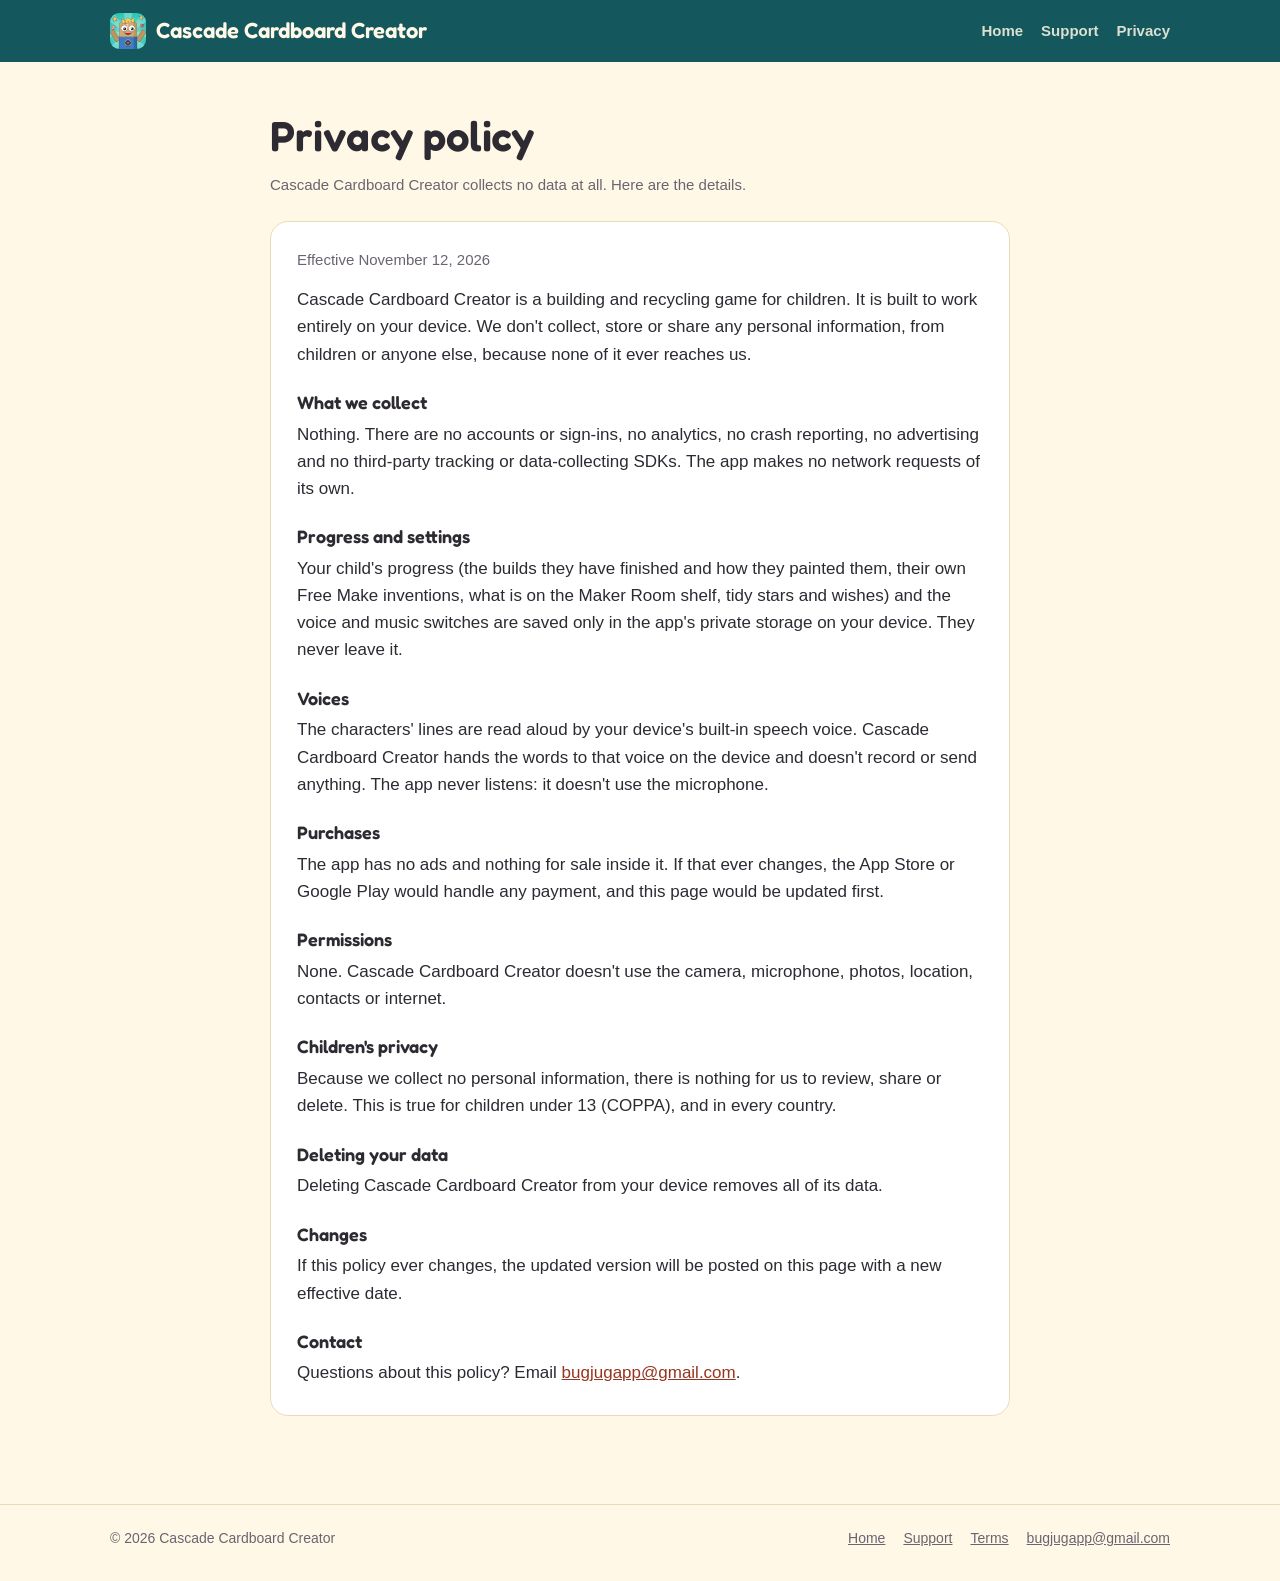
==== privacy.html @ 0d6ef7d5 "Cascade Cardboard Creator website: home page, trailer, privacy policy and support Plain static HTML " ====
<!DOCTYPE html>
<html lang="en">
<head>
  <meta charset="utf-8">
  <meta name="viewport" content="width=device-width, initial-scale=1">
  <title>Cascade Cardboard Creator Privacy Policy</title>
  <meta name="description" content="Cascade Cardboard Creator's privacy policy: no data collected, no accounts, no ads, no tracking. The app never goes online and progress stays on your device.">
  <meta name="theme-color" content="#14575c">
  <link rel="icon" href="favicon.png">
  <link rel="apple-touch-icon" href="apple-touch-icon.png">
  <link rel="stylesheet" href="style.css">
</head>
<body>
<header class="bar">
  <div class="wrap">
    <a class="brand" href="./"><img src="img/icon.png" alt="">Cascade Cardboard Creator</a>
    <nav>
      <a class="wide" href="./">Home</a>
      <a href="support.html">Support</a>
      <a href="privacy.html">Privacy</a>
    </nav>
  </div>
</header>
<main class="doc">
  <h1>Privacy policy</h1>
  <p class="meta">Cascade Cardboard Creator collects no data at all. Here are the details.</p>

  <section id="privacy">
    <p class="meta">Effective November 12, 2026</p>
    <p>Cascade Cardboard Creator is a building and recycling game for children. It is built to work
      entirely on your device. We don't collect, store or share any personal information, from
      children or anyone else, because none of it ever reaches us.</p>

    <h3>What we collect</h3>
    <p>Nothing. There are no accounts or sign-ins, no analytics, no crash reporting, no advertising
      and no third-party tracking or data-collecting SDKs. The app makes no network requests of its own.</p>

    <h3>Progress and settings</h3>
    <p>Your child's progress (the builds they have finished and how they painted them, their own
      Free Make inventions, what is on the Maker Room shelf, tidy stars and wishes) and the voice
      and music switches are saved only in the app's private storage on your device. They never
      leave it.</p>

    <h3>Voices</h3>
    <p>The characters' lines are read aloud by your device's built-in speech voice. Cascade
      Cardboard Creator hands the words to that voice on the device and doesn't record or send
      anything. The app never listens: it doesn't use the microphone.</p>

    <h3>Purchases</h3>
    <p>The app has no ads and nothing for sale inside it. If that ever changes, the App Store or
      Google Play would handle any payment, and this page would be updated first.</p>

    <h3>Permissions</h3>
    <p>None. Cascade Cardboard Creator doesn't use the camera, microphone, photos, location,
      contacts or internet.</p>

    <h3>Children's privacy</h3>
    <p>Because we collect no personal information, there is nothing for us to review, share or
      delete. This is true for children under 13 (COPPA), and in every country.</p>

    <h3>Deleting your data</h3>
    <p>Deleting Cascade Cardboard Creator from your device removes all of its data.</p>

    <h3>Changes</h3>
    <p>If this policy ever changes, the updated version will be posted on this page with a new
      effective date.</p>

    <h3>Contact</h3>
    <p>Questions about this policy? Email <a href="mailto:bugjugapp@gmail.com">bugjugapp@gmail.com</a>.</p>
  </section>
</main>
<footer>
  <div class="wrap">
    <span>© 2026 Cascade Cardboard Creator</span>
    <nav>
      <a href="./">Home</a>
      <a href="support.html">Support</a>
      <a href="support.html#terms">Terms</a>
      <a href="mailto:bugjugapp@gmail.com">bugjugapp@gmail.com</a>
    </nav>
  </div>
</footer>
</body>
</html>
---- style.css ----
/* Cascade Cardboard Creator: lake teal, kraft cardboard, paint-pot yellow and wagon red. */
@font-face {
  font-family: "Fredoka";
  src: url(fonts/Fredoka-Variable.ttf) format("truetype");
  font-weight: 300 700;
  font-display: swap;
}
:root {
  --night: #1f7f86;
  --night-deep: #14575c;
  --dusk: #2ec4b6;
  --porch: #ffc857;
  --flame: #ffd97a;
  --mud: #a8432a;
  --mud-dark: #7c2f1d;
  --kraft: #cfa772;
  --bg: #fff8e7;
  --card: #ffffff;
  --ink: #2d2a32;
  --muted: #6b6470;
  --soft: #f6e7c8;
  --line: #eadbb8;
  --link: #96351f;
}
@media (prefers-color-scheme: dark) {
  :root {
    --bg: #14201f;
    --card: #1b2b2a;
    --ink: #f3ecdc;
    --muted: #a9bab7;
    --soft: #20322f;
    --line: #2c403d;
    --link: #ffc857;
  }
}
* { box-sizing: border-box; }
html { -webkit-text-size-adjust: 100%; scroll-behavior: smooth; }
@media (prefers-reduced-motion: reduce) { html { scroll-behavior: auto; } }
body {
  margin: 0;
  background: var(--bg);
  color: var(--ink);
  font: 17px/1.6 ui-rounded, "SF Pro Rounded", -apple-system, BlinkMacSystemFont, "Segoe UI", Roboto, Helvetica, Arial, sans-serif;
}
h1, h2, h3, .brand, .kicker { font-family: "Fredoka", ui-rounded, sans-serif; }
img { max-width: 100%; display: block; }
a { color: var(--link); }
.wrap { max-width: 1100px; margin: 0 auto; padding: 0 20px; }

/* Top bar */
.bar { background: var(--night-deep); color: #fff8e7; }
.bar .wrap { display: flex; align-items: center; justify-content: space-between; gap: 12px; height: 62px; }
.brand { display: flex; align-items: center; gap: 10px; color: #fff8e7; text-decoration: none; font-weight: 600; font-size: 22px; }
.brand img { width: 36px; height: 36px; border-radius: 9px; }
.bar nav { display: flex; gap: 18px; font-size: 15px; }
.bar nav a { color: #fff8e7; opacity: .85; text-decoration: none; font-weight: 600; }
.bar nav a:hover { opacity: 1; text-decoration: underline; }

/* Hero: the sunburst from the app icon */
.hero {
  color: #fff8e7; padding: 48px 0 56px; overflow: hidden; position: relative; isolation: isolate;
  background:
    radial-gradient(520px 380px at 74% 58%, rgba(255,243,208,.38), transparent 70%),
    linear-gradient(180deg, var(--night-deep) 0%, var(--night) 60%, #25a69c 100%);
}
.hero::before {  /* slow rays */
  content: ""; position: absolute; left: 74%; top: 58%; width: 2400px; height: 2400px; margin: -1200px 0 0 -1200px;
  z-index: -1; opacity: .07; pointer-events: none;
  background: repeating-conic-gradient(#fff8e7 0 11.25deg, transparent 11.25deg 22.5deg);
  animation: rays 90s linear infinite;
}
@keyframes rays { to { transform: rotate(360deg); } }
@media (prefers-reduced-motion: reduce) { .hero::before { animation: none; } }
.hero .wrap { display: grid; grid-template-columns: 1fr 1.25fr; gap: 44px; align-items: center; }
.hero-icon { width: 92px; height: 92px; border-radius: 22px; box-shadow: 0 8px 28px rgba(0,0,0,.45); margin-bottom: 18px; }
.hero h1 { font-size: clamp(38px, 5.6vw, 58px); line-height: 1.04; margin: 0 0 14px; font-weight: 600; }
.hero h1 em { font-style: normal; color: var(--porch); }
.hero p { font-size: 19px; opacity: .92; margin: 0 0 26px; max-width: 32em; }
.cta { display: flex; flex-wrap: wrap; gap: 12px; align-items: center; }
.badge {
  display: inline-flex; align-items: center; gap: 10px; background: #000; color: #fff; min-height: 56px;
  border: 1px solid #555; border-radius: 12px; padding: 9px 18px; text-decoration: none; font-weight: 700;
}
.badge small { display: block; font-size: 11px; font-weight: 500; opacity: .8; line-height: 1.1; }
.badge span { line-height: 1.15; }
.note { font-size: 14px; opacity: .8; flex-basis: 100%; }
.device {
  background: #0b2b2d; border-radius: 30px; padding: 10px; box-shadow: 0 22px 60px rgba(0,0,0,.35);
  border: 1px solid rgba(255,255,255,.12);
}
.device img { border-radius: 21px; width: 100%; }

/* Pills */
.pills { list-style: none; padding: 0; margin: 48px 0 0; display: grid; grid-template-columns: repeat(auto-fit, minmax(220px, 1fr)); gap: 14px; }
.pills li { background: var(--card); border: 1px solid var(--line); border-radius: 18px; padding: 18px 20px; }
.pills strong { display: block; font-size: 18px; }
.pills .e { font-size: 26px; display: block; margin-bottom: 4px; }

/* Feature rows: copy beside one landscape screenshot */
.feature { display: grid; grid-template-columns: 1fr 1.3fr; gap: 48px; align-items: center; padding: 64px 0; border-bottom: 1px solid var(--line); }
.feature.flip > figure { order: -1; }
.feature h2 { font-size: 36px; line-height: 1.12; margin: 0 0 12px; font-weight: 600; }
.kicker { color: var(--mud); font-weight: 600; letter-spacing: .08em; text-transform: uppercase; font-size: 15px; margin: 0 0 6px; }
@media (prefers-color-scheme: dark) { .kicker { color: var(--porch); } }
.feature ul { padding-left: 20px; margin: 12px 0 0; }
.feature li { margin-bottom: 8px; }
.feature figure { margin: 0; display: grid; gap: 14px; }
.shot { border-radius: 18px; border: 1px solid var(--line); box-shadow: 0 12px 34px rgba(20,60,60,.18); width: 100%; }
.shot.small { width: 78%; justify-self: end; margin-top: -18%; position: relative; border: 4px solid var(--bg); }

/* The ten jobs */
.chapters { padding: 64px 0 8px; }
.chapters h2 { font-size: 36px; margin: 0 0 8px; font-weight: 600; text-align: center; }
.chapters > p { text-align: center; max-width: 40em; margin: 0 auto 28px; color: var(--muted); }
.chapters ol { list-style: none; padding: 0; margin: 0; display: grid; grid-template-columns: repeat(auto-fit, minmax(230px, 1fr)); gap: 12px; counter-reset: ch; }
.chapters li { counter-increment: ch; background: var(--card); border: 1px solid var(--line); border-radius: 16px; padding: 14px 16px 12px 58px; position: relative; font-size: 15.5px; line-height: 1.45; }
.chapters li::before {
  content: counter(ch); position: absolute; left: 14px; top: 14px; width: 32px; height: 32px; border-radius: 50%;
  display: grid; place-items: center; font: 600 16px "Fredoka", ui-rounded, sans-serif;
  background: var(--night); color: var(--porch); box-shadow: 0 0 0 3px rgba(255,200,87,.25);
}
.chapters strong { display: block; font-family: "Fredoka", ui-rounded, sans-serif; font-weight: 600; font-size: 17px; }
.chapters .free { font-size: 12px; font-weight: 700; letter-spacing: .04em; text-transform: uppercase; color: var(--mud); margin-left: 4px; }
@media (prefers-color-scheme: dark) { .chapters .free { color: var(--porch); } }

/* Trailer: a band under the hero */
.watch { margin: 18px 0 0; font-family: "Fredoka", ui-rounded, sans-serif; font-weight: 600; font-size: 18px; }
.watch a { color: var(--flame); text-decoration: none; }
.watch a:hover { text-decoration: underline; }
.trailer { background: linear-gradient(180deg, #25a69c 0%, var(--night-deep) 100%); color: #fff8e7; padding: 44px 0 52px; text-align: center; }
.trailer .kicker { color: var(--porch); margin: 0 0 6px; }
.trailer h2 { font-size: clamp(28px, 4vw, 40px); line-height: 1.1; margin: 0 0 22px; font-weight: 600; }
.trailer video { width: 100%; max-width: 960px; height: auto; aspect-ratio: 16 / 9; margin: 0 auto; display: block; border-radius: 20px; background: #000; box-shadow: 0 18px 50px rgba(0,0,0,.5); }
.trailer-note { margin: 14px auto 0; font-size: 15px; opacity: .75; }

/* Grown-ups */
.grownups { padding: 64px 0 24px; }
.grownups h2 { font-size: 36px; margin: 0 0 8px; font-weight: 600; text-align: center; }
.grownups > p { text-align: center; max-width: 40em; margin: 0 auto 28px; color: var(--muted); }
.cards { display: grid; grid-template-columns: repeat(auto-fit, minmax(280px, 1fr)); gap: 16px; }
.card { background: var(--card); border: 1px solid var(--line); border-radius: 18px; padding: 22px 22px 10px; }
.card h3 { margin: 0 0 6px; font-size: 20px; font-weight: 600; }
.card p { margin: 0 0 12px; }

/* Closing */
.closing { background: var(--soft); border-radius: 28px; padding: 40px 28px; text-align: center; margin: 40px 0 64px; }
.closing h2 { font-size: 32px; margin: 0 0 8px; font-weight: 600; }
.closing p { margin: 0 auto 8px; max-width: 38em; }
.meta { color: var(--muted); font-size: 15px; margin: 0 0 12px; }

/* Document pages */
.doc { max-width: 780px; margin: 0 auto; padding: 40px 20px 64px; }
.doc h1 { font-size: 42px; margin: 0 0 4px; font-weight: 600; }
.doc section { background: var(--card); border: 1px solid var(--line); border-radius: 18px; padding: 26px 26px 14px; margin: 24px 0; }
.doc h2 { font-size: 25px; margin: 0 0 6px; font-weight: 600; }
.doc h3 { font-size: 18px; margin: 20px 0 4px; font-weight: 600; }
.doc p, .doc ul, .doc ol { margin: 0 0 14px; }
.doc ul, .doc ol { padding-left: 22px; }
.doc li { margin-bottom: 4px; }

footer { border-top: 1px solid var(--line); color: var(--muted); font-size: 14px; }
footer .wrap { display: flex; flex-wrap: wrap; gap: 8px 20px; justify-content: space-between; padding-top: 22px; padding-bottom: 32px; }
footer nav { display: flex; flex-wrap: wrap; gap: 6px 18px; }
footer a { color: var(--muted); }
.fine { flex-basis: 100%; font-size: 12.5px; }

@media (max-width: 820px) {
  .bar nav { gap: 12px; font-size: 14px; }
  .bar nav .wide { display: none; }
  .hero { padding: 32px 0 40px; }
  .hero .wrap { grid-template-columns: 1fr; gap: 28px; }
  .device { border-radius: 20px; padding: 6px; }
  .device img { border-radius: 15px; }
  .feature { grid-template-columns: 1fr; gap: 24px; padding: 44px 0; }
  .feature.flip > figure { order: 0; }
  .feature h2, .grownups h2, .chapters h2 { font-size: 29px; }
  .doc section { padding: 20px 18px 8px; }
}
@media (max-width: 440px) {
  .wrap { padding: 0 16px; }
  .brand { font-size: 14px; white-space: nowrap; gap: 6px; }
  .brand img { width: 28px; height: 28px; border-radius: 7px; }
  .bar nav { gap: 10px; font-size: 13px; }
}
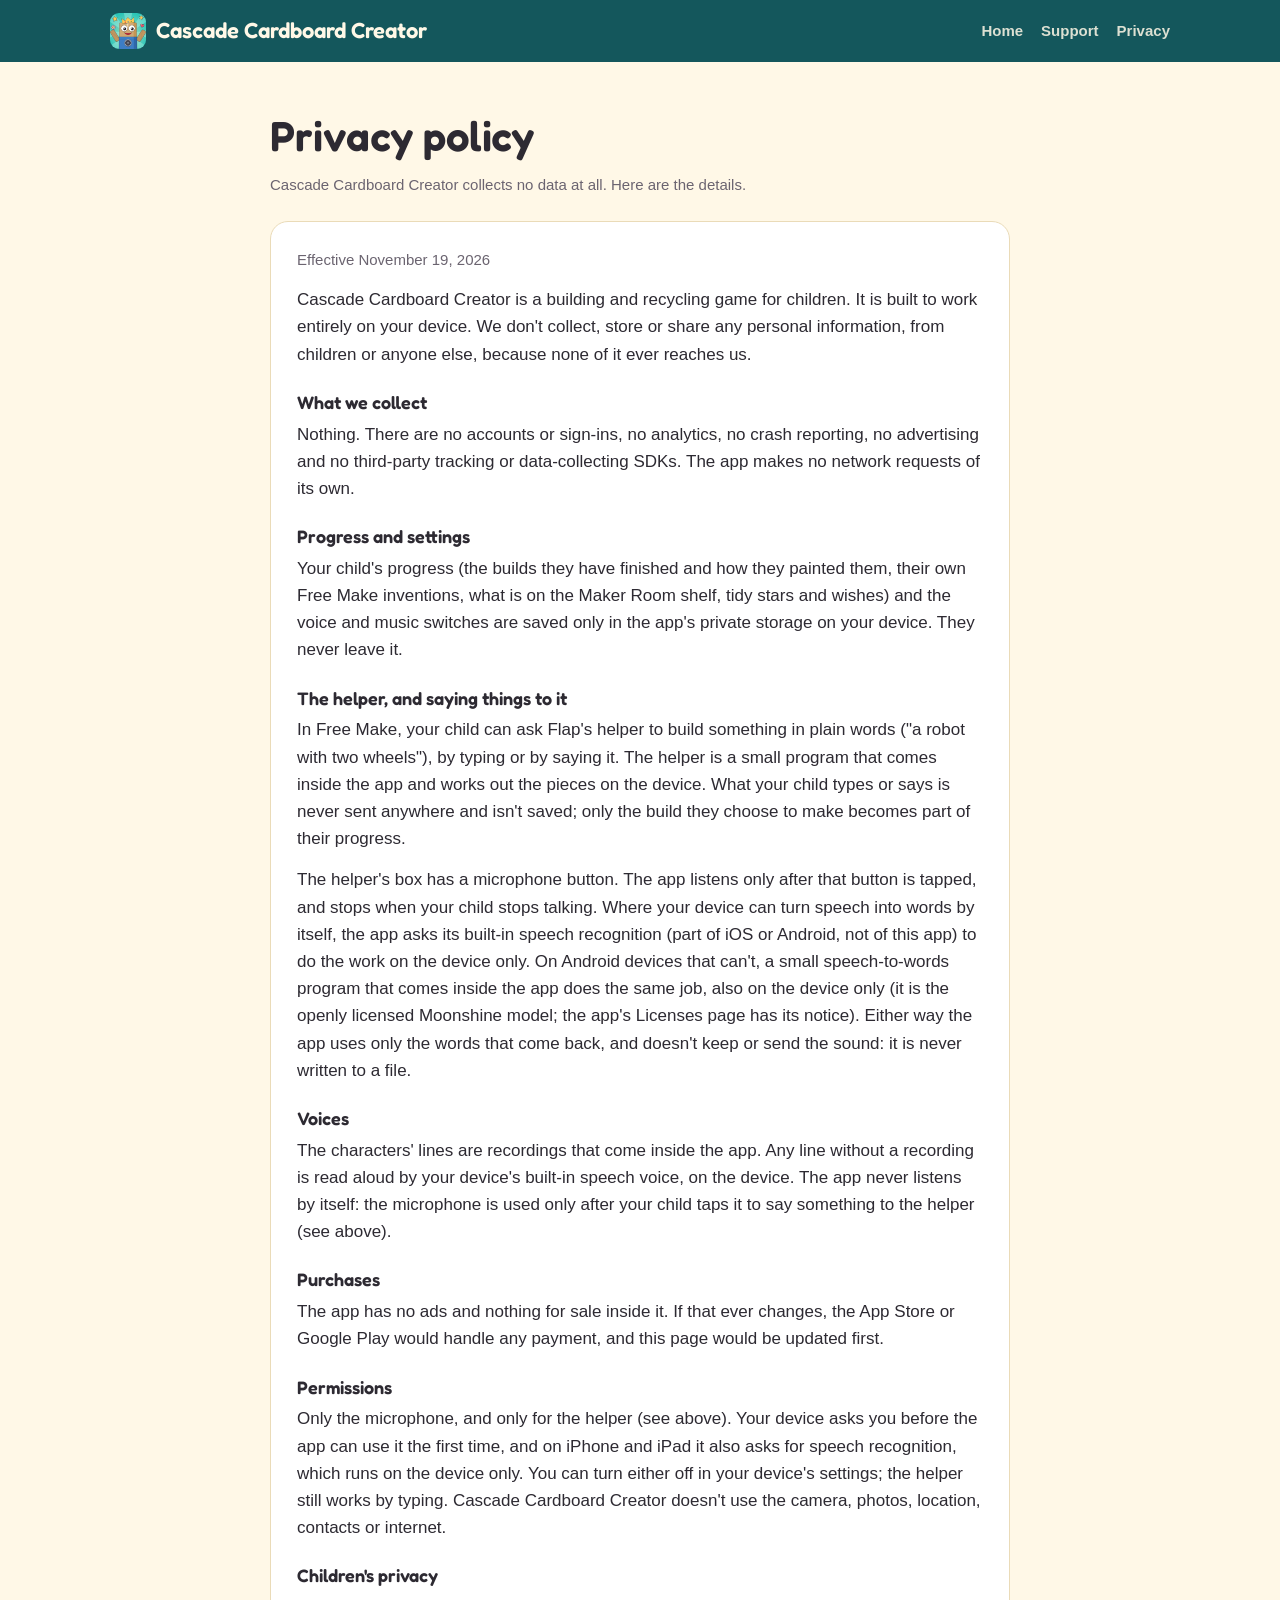
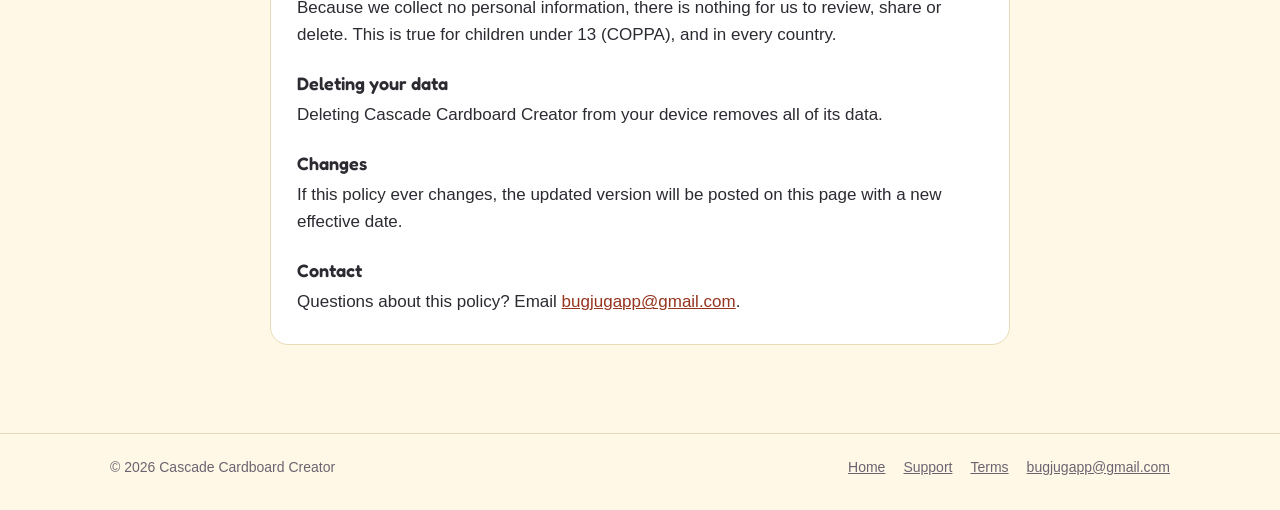
==== commit 4add5c48: "Privacy: the helper's microphone, recorded voices Free Make's helper can now hear what a kid says. S" ====
--- a/privacy.html
+++ b/privacy.html
@@ -26,7 +26,7 @@
   <p class="meta">Cascade Cardboard Creator collects no data at all. Here are the details.</p>
 
   <section id="privacy">
-    <p class="meta">Effective November 12, 2026</p>
+    <p class="meta">Effective November 19, 2026</p>
     <p>Cascade Cardboard Creator is a building and recycling game for children. It is built to work
       entirely on your device. We don't collect, store or share any personal information, from
       children or anyone else, because none of it ever reaches us.</p>
@@ -41,17 +41,34 @@
       and music switches are saved only in the app's private storage on your device. They never
       leave it.</p>
 
+    <h3>The helper, and saying things to it</h3>
+    <p>In Free Make, your child can ask Flap's helper to build something in plain words ("a robot
+      with two wheels"), by typing or by saying it. The helper is a small program that comes inside
+      the app and works out the pieces on the device. What your child types or says is never sent
+      anywhere and isn't saved; only the build they choose to make becomes part of their progress.</p>
+    <p>The helper's box has a microphone button. The app listens only after that button is tapped,
+      and stops when your child stops talking. Where your device can turn speech into words by
+      itself, the app asks its built-in speech recognition (part of iOS or Android, not of this app)
+      to do the work on the device only. On Android devices that can't, a small speech-to-words
+      program that comes inside the app does the same job, also on the device only (it is the openly
+      licensed Moonshine model; the app's Licenses page has its notice). Either way the app uses only
+      the words that come back, and doesn't keep or send the sound: it is never written to a file.</p>
+
     <h3>Voices</h3>
-    <p>The characters' lines are read aloud by your device's built-in speech voice. Cascade
-      Cardboard Creator hands the words to that voice on the device and doesn't record or send
-      anything. The app never listens: it doesn't use the microphone.</p>
+    <p>The characters' lines are recordings that come inside the app. Any line without a recording
+      is read aloud by your device's built-in speech voice, on the device. The app never listens by
+      itself: the microphone is used only after your child taps it to say something to the helper
+      (see above).</p>
 
     <h3>Purchases</h3>
     <p>The app has no ads and nothing for sale inside it. If that ever changes, the App Store or
       Google Play would handle any payment, and this page would be updated first.</p>
 
     <h3>Permissions</h3>
-    <p>None. Cascade Cardboard Creator doesn't use the camera, microphone, photos, location,
+    <p>Only the microphone, and only for the helper (see above). Your device asks you before the
+      app can use it the first time, and on iPhone and iPad it also asks for speech recognition,
+      which runs on the device only. You can turn either off in your device's settings; the helper
+      still works by typing. Cascade Cardboard Creator doesn't use the camera, photos, location,
       contacts or internet.</p>
 
     <h3>Children's privacy</h3>
